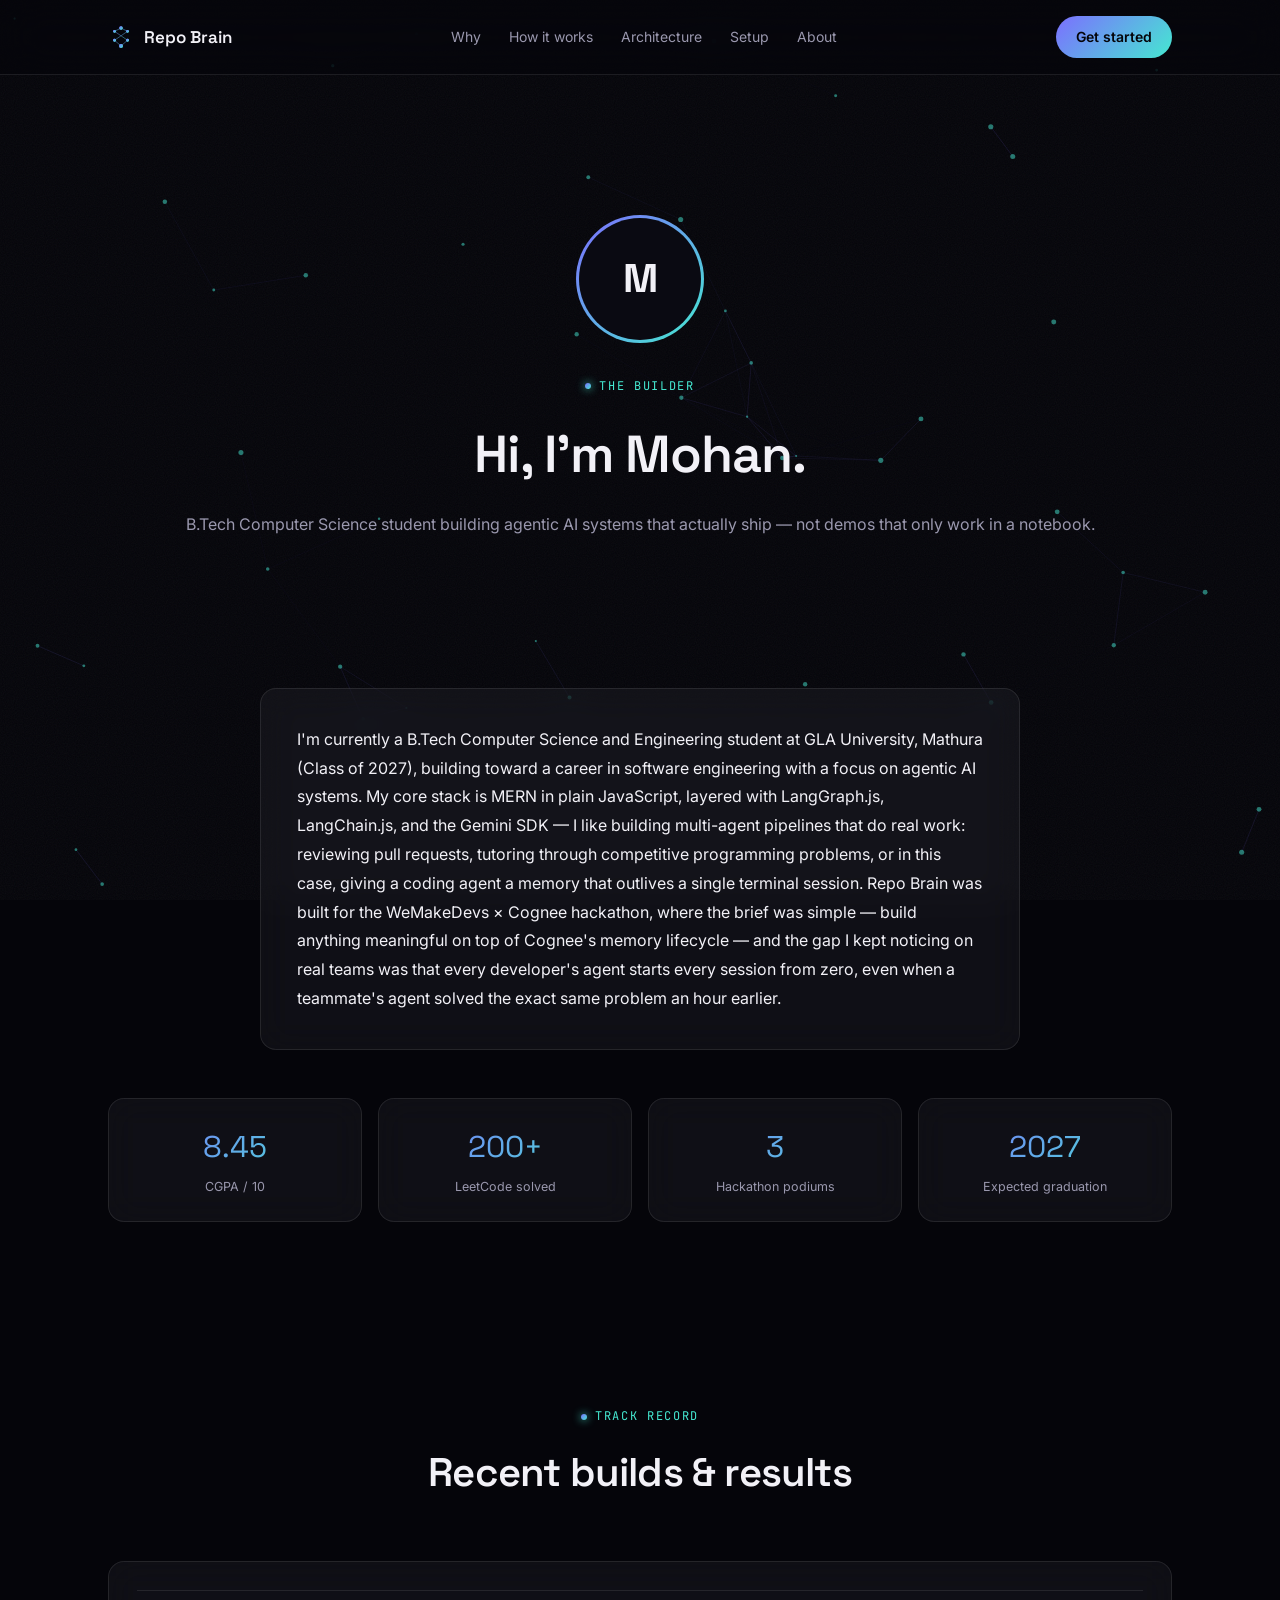
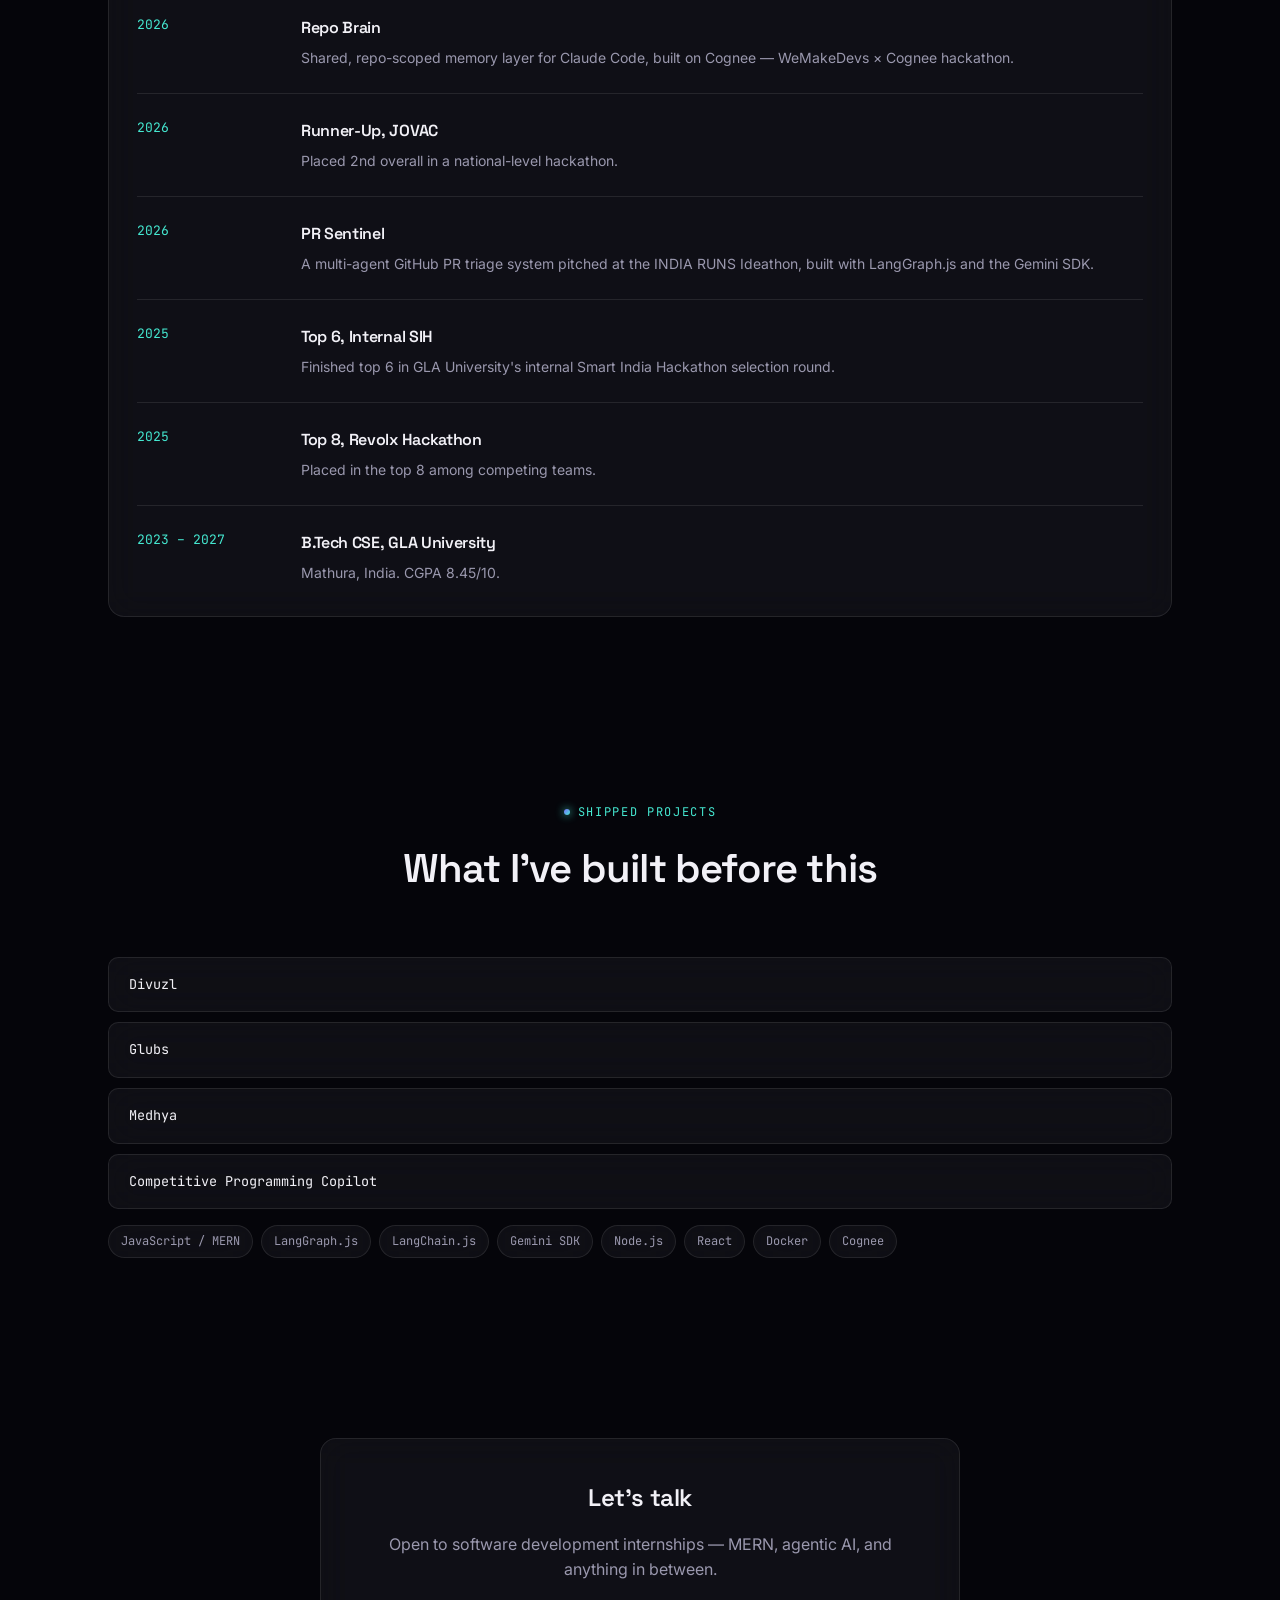
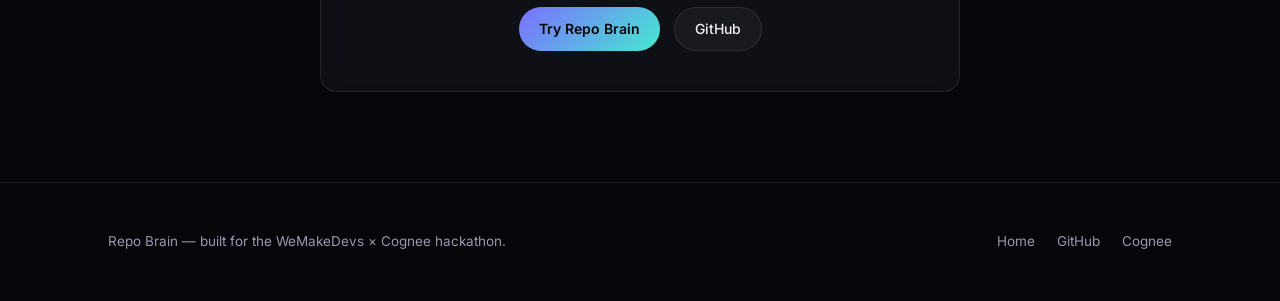
==== about.html @ f3982fce "site commit" ====
<!DOCTYPE html>
<html lang="en">
<head>
<meta charset="UTF-8" />
<meta name="viewport" content="width=device-width, initial-scale=1.0" />
<title>About — Repo Brain</title>
<meta name="description" content="Built by Mohan — B.Tech CSE student, MERN + agentic AI developer, for the WeMakeDevs x Cognee hackathon." />
<link rel="icon" type="image/svg+xml" href="assets/logo.svg" />
<link rel="preconnect" href="https://fonts.googleapis.com" />
<link rel="preconnect" href="https://fonts.gstatic.com" crossorigin />
<link href="https://fonts.googleapis.com/css2?family=Space+Grotesk:wght@500;600;700&family=Inter:wght@400;500;600&family=JetBrains+Mono:wght@400;500;600&display=swap" rel="stylesheet" />
<link rel="stylesheet" href="assets/style.css" />
</head>
<body>

<canvas id="graph-bg"></canvas>

<nav class="nav">
  <div class="nav-inner">
    <a href="index.html" class="brand">
      <img src="assets/logo.svg" alt="" />
      Repo Brain
    </a>
    <div class="nav-links">
      <a href="index.html#problem">Why</a>
      <a href="index.html#how-it-works">How it works</a>
      <a href="index.html#architecture">Architecture</a>
      <a href="index.html#setup">Setup</a>
      <a href="about.html">About</a>
    </div>
    <a href="index.html#setup" class="btn btn-primary">Get started</a>
  </div>
</nav>

<header class="about-hero">
  <div class="container">
    <div class="avatar-ring reveal">
      <div class="avatar-inner">M</div>
    </div>
    <span class="eyebrow">The builder</span>
    <h1 style="margin-top:16px; font-size:clamp(32px,5vw,52px);">Hi, I'm Mohan.</h1>
    <p class="lead" style="margin-top:16px;">
      B.Tech Computer Science student building agentic AI systems that
      actually ship — not demos that only work in a notebook.
    </p>
  </div>
</header>

<section>
  <div class="container">
    <div class="glass reveal" style="padding:36px; max-width:760px; margin:0 auto;">
      <p style="color:var(--text-primary); font-size:16px; line-height:1.8;">
        I'm currently a B.Tech Computer Science and Engineering student at
        GLA University, Mathura (Class of 2027), building toward a career
        in software engineering with a focus on agentic AI systems. My
        core stack is MERN in plain JavaScript, layered with LangGraph.js,
        LangChain.js, and the Gemini SDK — I like building multi-agent
        pipelines that do real work: reviewing pull requests, tutoring
        through competitive programming problems, or in this case, giving
        a coding agent a memory that outlives a single terminal session.
        Repo Brain was built for the WeMakeDevs × Cognee hackathon, where
        the brief was simple — build anything meaningful on top of
        Cognee's memory lifecycle — and the gap I kept noticing on real
        teams was that every developer's agent starts every session from
        zero, even when a teammate's agent solved the exact same problem
        an hour earlier.
      </p>
    </div>

    <div class="stat-row reveal">
      <div class="glass stat-card">
        <div class="num">8.45</div>
        <div class="label">CGPA / 10</div>
      </div>
      <div class="glass stat-card">
        <div class="num">200+</div>
        <div class="label">LeetCode solved</div>
      </div>
      <div class="glass stat-card">
        <div class="num">3</div>
        <div class="label">Hackathon podiums</div>
      </div>
      <div class="glass stat-card">
        <div class="num">2027</div>
        <div class="label">Expected graduation</div>
      </div>
    </div>
  </div>
</section>

<section>
  <div class="container">
    <div class="section-head reveal">
      <span class="eyebrow">Track record</span>
      <h2>Recent builds &amp; results</h2>
    </div>

    <div class="glass reveal" style="padding: 8px 28px;">
      <div class="timeline">
        <div class="timeline-item">
          <div class="when">2026</div>
          <div>
            <h4>Repo Brain</h4>
            <p>Shared, repo-scoped memory layer for Claude Code, built on Cognee — WeMakeDevs × Cognee hackathon.</p>
          </div>
        </div>
        <div class="timeline-item">
          <div class="when">2026</div>
          <div>
            <h4>Runner-Up, JOVAC</h4>
            <p>Placed 2nd overall in a national-level hackathon.</p>
          </div>
        </div>
        <div class="timeline-item">
          <div class="when">2026</div>
          <div>
            <h4>PR Sentinel</h4>
            <p>A multi-agent GitHub PR triage system pitched at the INDIA RUNS Ideathon, built with LangGraph.js and the Gemini SDK.</p>
          </div>
        </div>
        <div class="timeline-item">
          <div class="when">2025</div>
          <div>
            <h4>Top 6, Internal SIH</h4>
            <p>Finished top 6 in GLA University's internal Smart India Hackathon selection round.</p>
          </div>
        </div>
        <div class="timeline-item">
          <div class="when">2025</div>
          <div>
            <h4>Top 8, Revolx Hackathon</h4>
            <p>Placed in the top 8 among competing teams.</p>
          </div>
        </div>
        <div class="timeline-item">
          <div class="when">2023 – 2027</div>
          <div>
            <h4>B.Tech CSE, GLA University</h4>
            <p>Mathura, India. CGPA 8.45/10.</p>
          </div>
        </div>
      </div>
    </div>
  </div>
</section>

<section>
  <div class="container">
    <div class="section-head reveal">
      <span class="eyebrow">Shipped projects</span>
      <h2>What I've built before this</h2>
    </div>
    <div class="filetree reveal">
      <div class="glass file-row" tabindex="0">
        <div class="path">Divuzl</div>
        <div class="desc">A freelance marketplace with role-based access control, Razorpay and Stripe payments, and OAuth login.</div>
      </div>
      <div class="glass file-row" tabindex="0">
        <div class="path">Glubs</div>
        <div class="desc">A deployed social and event platform with CI/CD pipelines and QR-code event entry.</div>
      </div>
      <div class="glass file-row" tabindex="0">
        <div class="path">Medhya</div>
        <div class="desc">An AI tele-health app combining WebRTC video calls with LLM-powered features.</div>
      </div>
      <div class="glass file-row" tabindex="0">
        <div class="path">Competitive Programming Copilot</div>
        <div class="desc">A four-agent LangGraph.js pipeline (vision → intuition → observer → code) running in an Electron.js desktop app to help solve competitive programming problems from a screenshot.</div>
      </div>
    </div>

    <div class="tag-row reveal">
      <span class="tag glass">JavaScript / MERN</span>
      <span class="tag glass">LangGraph.js</span>
      <span class="tag glass">LangChain.js</span>
      <span class="tag glass">Gemini SDK</span>
      <span class="tag glass">Node.js</span>
      <span class="tag glass">React</span>
      <span class="tag glass">Docker</span>
      <span class="tag glass">Cognee</span>
    </div>
  </div>
</section>

<section>
  <div class="container">
    <div class="glass reveal" style="padding: 40px; text-align:center; max-width:640px; margin:0 auto;">
      <h2 style="font-size:24px; margin-bottom:14px;">Let's talk</h2>
      <p style="margin-bottom:24px;">Open to software development internships — MERN, agentic AI, and anything in between.</p>
      <div class="hero-ctas" style="margin-top:0;">
        <a href="index.html#setup" class="btn btn-primary">Try Repo Brain</a>
        <a href="https://github.com" target="_blank" rel="noopener" class="btn btn-ghost">GitHub</a>
      </div>
    </div>
  </div>
</section>

<footer>
  <div class="container footer-inner">
    <p>Repo Brain — built for the WeMakeDevs × Cognee hackathon.</p>
    <div class="footer-links">
      <a href="index.html">Home</a>
      <a href="https://github.com" target="_blank" rel="noopener">GitHub</a>
      <a href="https://www.cognee.ai" target="_blank" rel="noopener">Cognee</a>
    </div>
  </div>
</footer>

<script src="assets/script.js"></script>
</body>
</html>
---- assets/style.css ----
/* ============================================================
   REPO BRAIN — design tokens
   ============================================================ */
:root {
  /* color */
  --void: #05050a;
  --void-2: #0a0a12;
  --panel: rgba(255, 255, 255, 0.045);
  --panel-strong: rgba(255, 255, 255, 0.08);
  --border-glass: rgba(255, 255, 255, 0.09);
  --border-glass-hover: rgba(255, 255, 255, 0.18);
  --text-primary: #f2f1f7;
  --text-muted: #9a98ae;
  --text-faint: #605e73;
  --indigo: #7c6fff;
  --cyan: #45e8d1;
  --grad: linear-gradient(135deg, var(--indigo), var(--cyan));
  --danger: #ff6b6b;

  /* type */
  --font-display: 'Space Grotesk', sans-serif;
  --font-body: 'Inter', sans-serif;
  --font-mono: 'JetBrains Mono', monospace;

  /* layout */
  --max-w: 1120px;
  --radius: 16px;
  --radius-sm: 10px;
}

* { box-sizing: border-box; }
html { scroll-behavior: smooth; }

@media (prefers-reduced-motion: reduce) {
  html { scroll-behavior: auto; }
  *, *::before, *::after {
    animation-duration: 0.001ms !important;
    animation-iteration-count: 1 !important;
    transition-duration: 0.001ms !important;
    scroll-behavior: auto !important;
  }
}

body {
  margin: 0;
  background: var(--void);
  color: var(--text-primary);
  font-family: var(--font-body);
  font-size: 16px;
  line-height: 1.6;
  -webkit-font-smoothing: antialiased;
  overflow-x: hidden;
}

/* subtle film-grain texture over the void so black doesn't look flat/plastic */
body::before {
  content: '';
  position: fixed;
  inset: 0;
  z-index: 0;
  pointer-events: none;
  opacity: 0.05;
  background-image: url("data:image/svg+xml,%3Csvg xmlns='http://www.w3.org/2000/svg' width='120' height='120'%3E%3Cfilter id='n'%3E%3CfeTurbulence type='fractalNoise' baseFrequency='0.9' numOctaves='2' stitchTiles='stitch'/%3E%3C/filter%3E%3Crect width='100%25' height='100%25' filter='url(%23n)'/%3E%3C/svg%3E");
}

#graph-bg {
  position: fixed;
  inset: 0;
  z-index: 0;
  width: 100%;
  height: 100%;
  display: block;
}

a { color: inherit; text-decoration: none; }

::selection { background: var(--indigo); color: white; }

h1, h2, h3, h4 {
  font-family: var(--font-display);
  font-weight: 600;
  letter-spacing: -0.02em;
  margin: 0;
}

p { color: var(--text-muted); margin: 0; }

.mono { font-family: var(--font-mono); }

.container {
  max-width: var(--max-w);
  margin: 0 auto;
  padding: 0 28px;
  position: relative;
  z-index: 1;
}

.eyebrow {
  font-family: var(--font-mono);
  font-size: 12px;
  letter-spacing: 0.14em;
  text-transform: uppercase;
  color: var(--cyan);
  display: inline-flex;
  align-items: center;
  gap: 8px;
}
.eyebrow::before {
  content: '';
  width: 6px;
  height: 6px;
  border-radius: 50%;
  background: var(--grad);
  box-shadow: 0 0 8px var(--cyan);
}

/* ---------- nav ---------- */
.nav {
  position: sticky;
  top: 0;
  z-index: 50;
  backdrop-filter: blur(20px) saturate(140%);
  -webkit-backdrop-filter: blur(20px) saturate(140%);
  background: rgba(5, 5, 10, 0.55);
  border-bottom: 1px solid var(--border-glass);
}
.nav-inner {
  max-width: var(--max-w);
  margin: 0 auto;
  padding: 16px 28px;
  display: flex;
  align-items: center;
  justify-content: space-between;
}
.brand {
  display: flex;
  align-items: center;
  gap: 10px;
  font-family: var(--font-display);
  font-weight: 600;
  font-size: 17px;
}
.brand img { width: 26px; height: 26px; }
.nav-links {
  display: flex;
  align-items: center;
  gap: 28px;
  font-size: 14px;
  color: var(--text-muted);
}
.nav-links a { position: relative; padding: 4px 0; transition: color 0.2s; }
.nav-links a:hover { color: var(--text-primary); }
.nav-links a::after {
  content: '';
  position: absolute;
  left: 0; bottom: 0;
  width: 0; height: 1px;
  background: var(--grad);
  transition: width 0.25s ease;
}
.nav-links a:hover::after { width: 100%; }

.btn {
  display: inline-flex;
  align-items: center;
  gap: 8px;
  padding: 10px 20px;
  border-radius: 999px;
  font-size: 14px;
  font-weight: 500;
  cursor: pointer;
  border: 1px solid var(--border-glass);
  transition: all 0.25s ease;
  white-space: nowrap;
}
.btn-primary {
  background: var(--grad);
  color: #05050a;
  border: none;
  font-weight: 600;
}
.btn-primary:hover { filter: brightness(1.1); box-shadow: 0 0 24px rgba(124, 111, 255, 0.4); }
.btn-ghost { background: var(--panel); color: var(--text-primary); }
.btn-ghost:hover { background: var(--panel-strong); border-color: var(--border-glass-hover); }

/* ---------- glass panel ---------- */
.glass {
  background: var(--panel);
  border: 1px solid var(--border-glass);
  border-radius: var(--radius);
  backdrop-filter: blur(16px) saturate(140%);
  -webkit-backdrop-filter: blur(16px) saturate(140%);
  transition: border-color 0.3s ease, transform 0.3s ease, background 0.3s ease;
}
.glass:hover {
  border-color: var(--border-glass-hover);
  background: var(--panel-strong);
}

/* ---------- hero ---------- */
.hero {
  position: relative;
  padding: 140px 0 100px;
  text-align: center;
}
.hero h1 {
  font-size: clamp(38px, 6vw, 72px);
  line-height: 1.05;
  margin: 24px 0 20px;
}
.hero h1 .grad-text {
  background: var(--grad);
  -webkit-background-clip: text;
  background-clip: text;
  color: transparent;
}
.hero p.lead {
  max-width: 620px;
  margin: 0 auto;
  font-size: 18px;
  color: var(--text-muted);
}
.hero-ctas {
  display: flex;
  gap: 14px;
  justify-content: center;
  margin-top: 36px;
  flex-wrap: wrap;
}

/* ---------- sections ---------- */
section { position: relative; padding: 90px 0; z-index: 1; }
.section-head { max-width: 640px; margin: 0 auto 56px; text-align: center; }
.section-head h2 { font-size: clamp(28px, 4vw, 40px); margin-top: 14px; }
.section-head p { margin-top: 14px; font-size: 16px; }

.reveal {
  opacity: 0;
  transform: translateY(24px);
  transition: opacity 0.7s ease, transform 0.7s ease;
}
.reveal.in { opacity: 1; transform: translateY(0); }

/* ---------- problem comparison ---------- */
.compare {
  display: grid;
  grid-template-columns: 1fr 1fr;
  gap: 20px;
}
.compare-card {
  padding: 28px;
  border-radius: var(--radius);
}
.compare-card.bad { border-color: rgba(255, 107, 107, 0.25); }
.compare-card.good { border-color: rgba(69, 232, 209, 0.3); }
.compare-card h3 { font-size: 18px; margin-bottom: 14px; display: flex; align-items: center; gap: 10px; }
.compare-card .dot { width: 8px; height: 8px; border-radius: 50%; }
.bad .dot { background: var(--danger); }
.good .dot { background: var(--cyan); box-shadow: 0 0 8px var(--cyan); }
.compare-card ul { margin: 0; padding-left: 18px; color: var(--text-muted); font-size: 14.5px; }
.compare-card li { margin-bottom: 8px; }

/* ---------- pipeline (genuine sequence -> numbered) ---------- */
.pipeline {
  display: flex;
  flex-direction: column;
  gap: 0;
}
.pipe-step {
  display: grid;
  grid-template-columns: 64px 1fr;
  gap: 24px;
  padding: 28px 0;
  border-top: 1px solid var(--border-glass);
  position: relative;
}
.pipe-step:last-child { border-bottom: 1px solid var(--border-glass); }
.pipe-num {
  font-family: var(--font-mono);
  font-size: 13px;
  color: var(--void);
  background: var(--grad);
  width: 40px; height: 40px;
  border-radius: 50%;
  display: flex; align-items: center; justify-content: center;
  font-weight: 700;
}
.pipe-step h4 { font-size: 17px; margin-bottom: 8px; }
.pipe-step p { font-size: 14.5px; }
.pipe-step code {
  font-family: var(--font-mono);
  font-size: 13px;
  color: var(--cyan);
  background: rgba(69, 232, 209, 0.08);
  padding: 2px 7px;
  border-radius: 5px;
}

/* ---------- lifecycle verb cards ---------- */
.verb-grid {
  display: grid;
  grid-template-columns: repeat(4, 1fr);
  gap: 18px;
}
.verb-card {
  padding: 26px 22px;
  border-radius: var(--radius);
  position: relative;
  overflow: hidden;
}
.verb-card::before {
  content: '';
  position: absolute;
  top: -40%; left: -40%;
  width: 180%; height: 180%;
  background: radial-gradient(circle, rgba(124,111,255,0.15), transparent 60%);
  opacity: 0;
  transition: opacity 0.4s ease;
}
.verb-card:hover::before { opacity: 1; }
.verb-card .glyph {
  font-family: var(--font-mono);
  font-size: 13px;
  color: var(--cyan);
  margin-bottom: 14px;
  display: block;
}
.verb-card h4 { font-size: 19px; margin-bottom: 10px; font-family: var(--font-mono); }
.verb-card p { font-size: 13.5px; }

/* ---------- architecture file tree ---------- */
.filetree {
  display: grid;
  gap: 10px;
}
.file-row {
  display: grid;
  grid-template-columns: 260px 1fr;
  gap: 20px;
  padding: 16px 20px;
  border-radius: var(--radius-sm);
  align-items: start;
}
.file-row .path {
  font-family: var(--font-mono);
  font-size: 13.5px;
  color: var(--text-primary);
  white-space: nowrap;
}
.file-row .path .dim { color: var(--text-faint); }
.file-row .desc {
  font-size: 13.5px;
  color: var(--text-muted);
  max-height: 0;
  opacity: 0;
  overflow: hidden;
  transition: max-height 0.35s ease, opacity 0.35s ease;
}
.file-row:hover .desc,
.file-row:focus-within .desc {
  max-height: 100px;
  opacity: 1;
}
.file-row:hover, .file-row:focus-within {
  background: var(--panel-strong);
}

/* ---------- setup / tabs ---------- */
.tabs { display: flex; gap: 8px; margin-bottom: 22px; }
.tab-btn {
  font-family: var(--font-mono);
  font-size: 13px;
  padding: 8px 16px;
  border-radius: 999px;
  border: 1px solid var(--border-glass);
  background: transparent;
  color: var(--text-muted);
  cursor: pointer;
  transition: all 0.2s ease;
}
.tab-btn.active { background: var(--grad); color: var(--void); border-color: transparent; font-weight: 600; }
.tab-panel { display: none; }
.tab-panel.active { display: block; }

.codeblock {
  position: relative;
  background: #0a0a12;
  border: 1px solid var(--border-glass);
  border-radius: var(--radius-sm);
  padding: 18px 20px;
  margin-bottom: 14px;
  overflow-x: auto;
}
.codeblock pre {
  margin: 0;
  font-family: var(--font-mono);
  font-size: 13.5px;
  color: #d7f7ef;
  white-space: pre-wrap;
  word-break: break-word;
}
.codeblock .copy-btn {
  position: absolute;
  top: 10px; right: 10px;
  font-family: var(--font-mono);
  font-size: 11px;
  background: var(--panel);
  border: 1px solid var(--border-glass);
  color: var(--text-muted);
  padding: 5px 10px;
  border-radius: 6px;
  cursor: pointer;
  transition: all 0.2s;
}
.codeblock .copy-btn:hover { color: var(--text-primary); border-color: var(--border-glass-hover); }
.codeblock .copy-btn.copied { color: var(--cyan); border-color: var(--cyan); }

.setup-step-title {
  display: flex;
  align-items: center;
  gap: 10px;
  font-size: 15px;
  color: var(--text-primary);
  font-weight: 600;
  margin: 26px 0 10px;
}
.setup-step-title:first-child { margin-top: 0; }
.step-badge {
  font-family: var(--font-mono);
  font-size: 11px;
  color: var(--void);
  background: var(--grad);
  border-radius: 5px;
  padding: 2px 7px;
}

/* ---------- footer ---------- */
footer {
  border-top: 1px solid var(--border-glass);
  padding: 48px 0;
  position: relative;
  z-index: 1;
}
.footer-inner {
  display: flex;
  justify-content: space-between;
  align-items: center;
  flex-wrap: wrap;
  gap: 16px;
}
.footer-inner p { font-size: 13.5px; }
.footer-links { display: flex; gap: 22px; font-size: 13.5px; color: var(--text-muted); }
.footer-links a:hover { color: var(--text-primary); }

/* ---------- about page ---------- */
.about-hero {
  padding: 140px 0 60px;
  text-align: center;
}
.avatar-ring {
  width: 128px;
  height: 128px;
  margin: 0 auto 28px;
  border-radius: 50%;
  padding: 3px;
  background: var(--grad);
  display: flex;
  align-items: center;
  justify-content: center;
}
.avatar-ring .avatar-inner {
  width: 100%;
  height: 100%;
  border-radius: 50%;
  background: var(--void-2);
  display: flex;
  align-items: center;
  justify-content: center;
  font-family: var(--font-display);
  font-size: 40px;
  font-weight: 700;
}
.stat-row {
  display: grid;
  grid-template-columns: repeat(4, 1fr);
  gap: 16px;
  margin-top: 48px;
}
.stat-card { padding: 24px 18px; border-radius: var(--radius); text-align: center; }
.stat-card .num {
  font-family: var(--font-display);
  font-size: 30px;
  background: var(--grad);
  -webkit-background-clip: text;
  background-clip: text;
  color: transparent;
}
.stat-card .label { font-size: 12.5px; color: var(--text-muted); margin-top: 6px; }

.timeline { display: grid; gap: 0; margin-top: 20px; }
.timeline-item {
  display: grid;
  grid-template-columns: 140px 1fr;
  gap: 24px;
  padding: 24px 0;
  border-top: 1px solid var(--border-glass);
}
.timeline-item .when { font-family: var(--font-mono); font-size: 13px; color: var(--cyan); }
.timeline-item h4 { font-size: 16px; margin-bottom: 6px; }
.timeline-item p { font-size: 14px; }

.tag-row { display: flex; flex-wrap: wrap; gap: 8px; margin-top: 16px; }
.tag {
  font-family: var(--font-mono);
  font-size: 12px;
  padding: 6px 12px;
  border-radius: 999px;
  color: var(--text-muted);
}

/* ---------- responsive ---------- */
@media (max-width: 860px) {
  .nav-links { display: none; }
  .compare { grid-template-columns: 1fr; }
  .verb-grid { grid-template-columns: 1fr 1fr; }
  .stat-row { grid-template-columns: 1fr 1fr; }
  .file-row { grid-template-columns: 1fr; }
  .timeline-item { grid-template-columns: 1fr; gap: 6px; }
}
@media (max-width: 520px) {
  .verb-grid { grid-template-columns: 1fr; }
  .hero { padding: 110px 0 70px; }
}
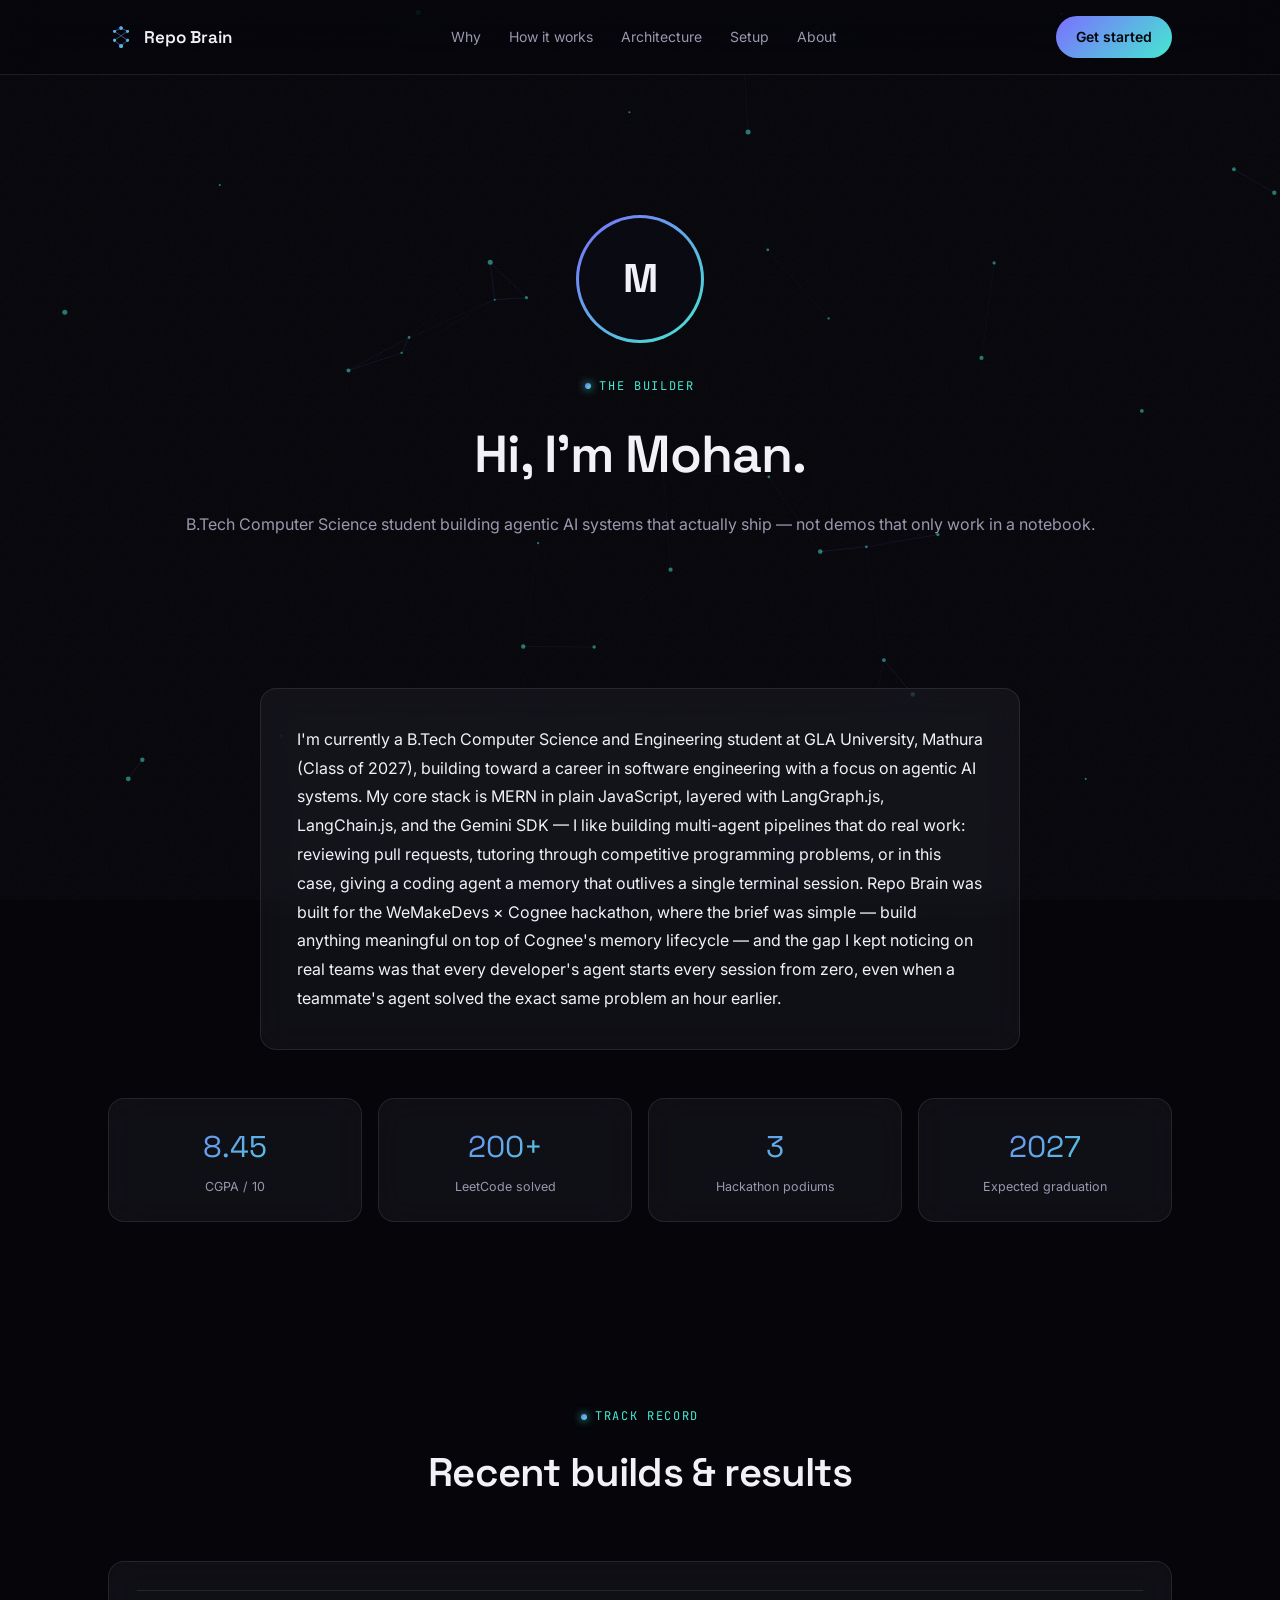
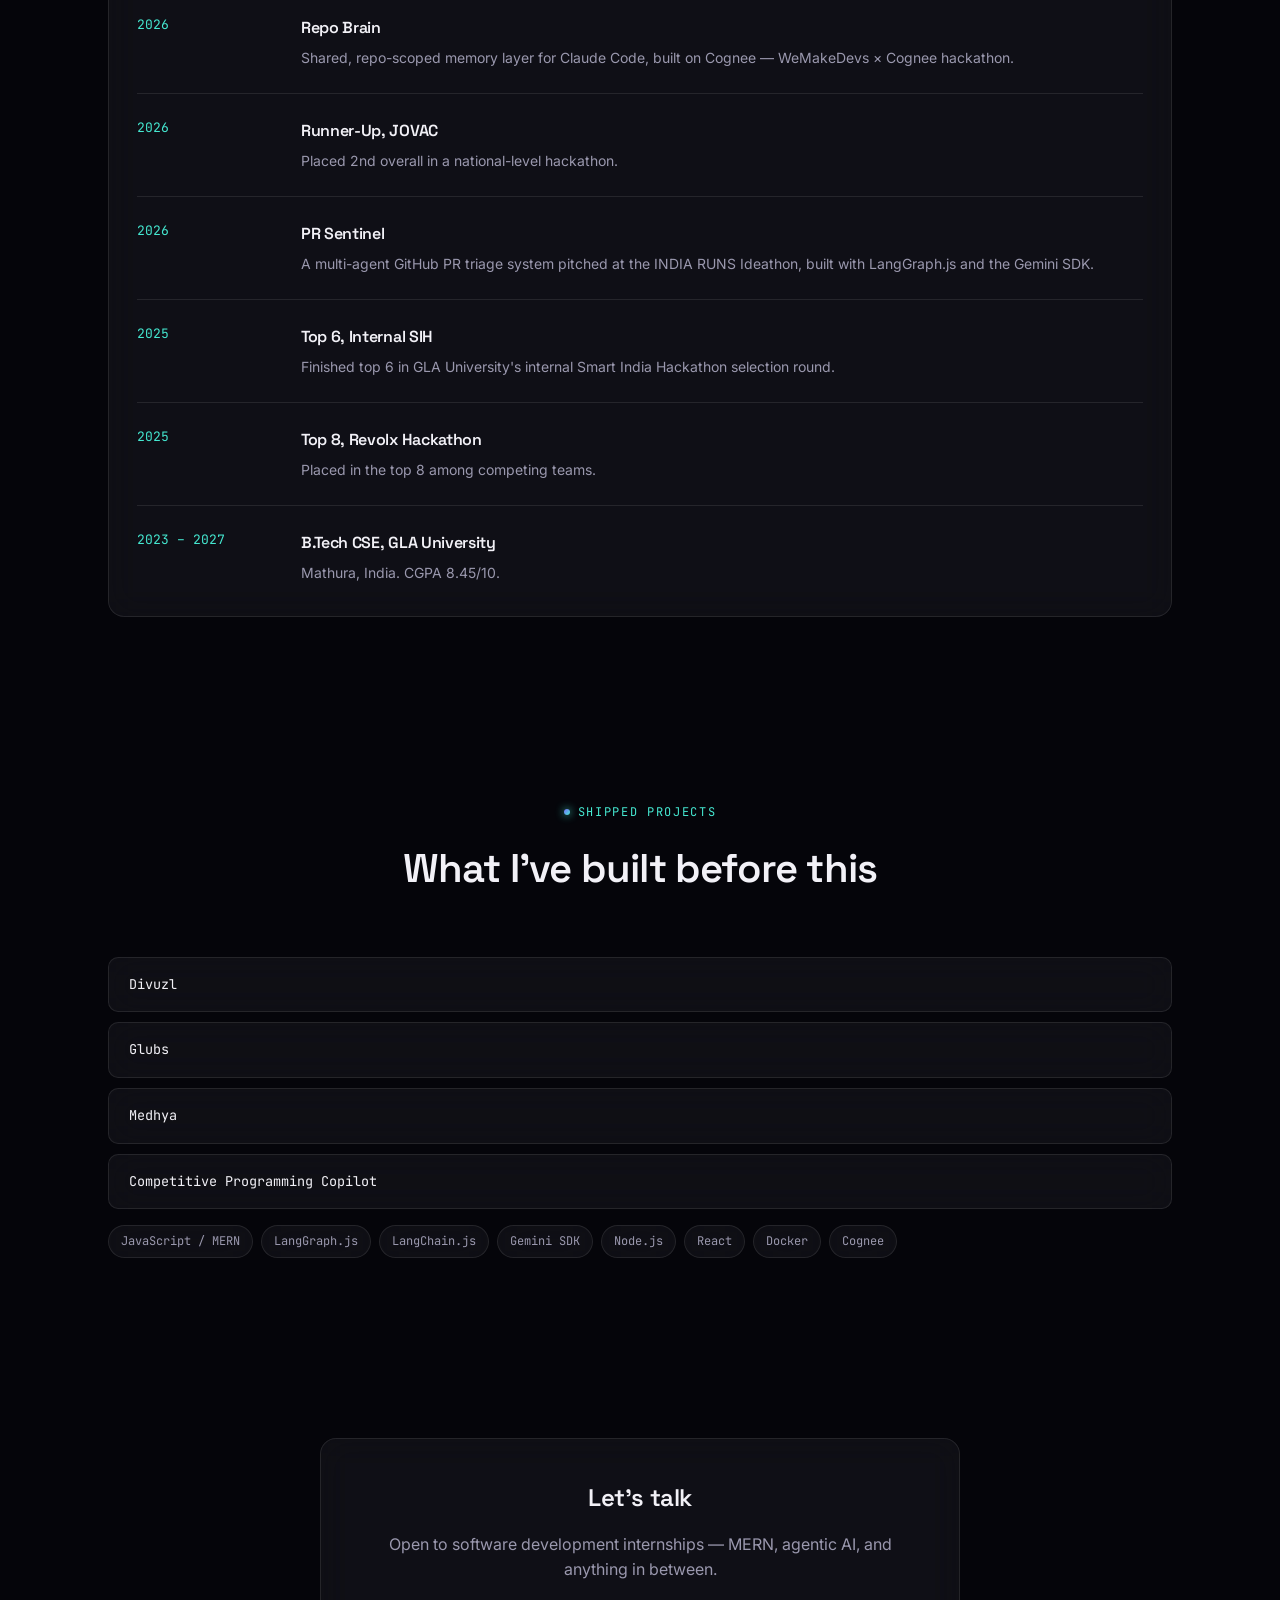
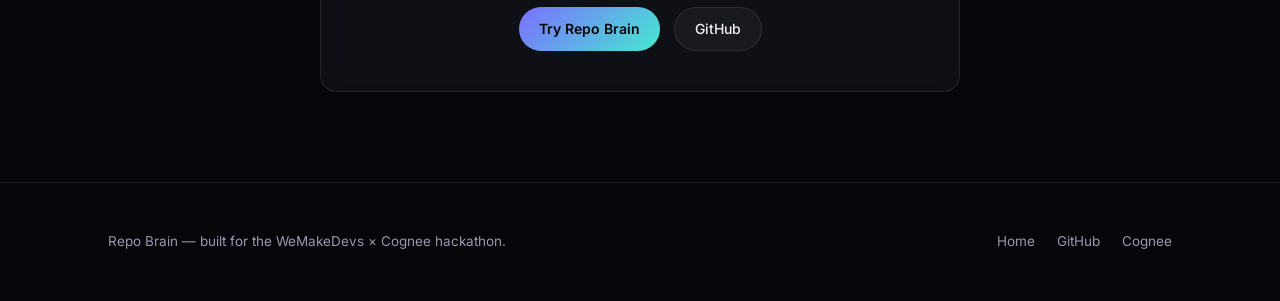
==== commit d7fc8650: "update: fix some repo link issues" ====
--- a/about.html
+++ b/about.html
@@ -189,7 +189,7 @@
       <p style="margin-bottom:24px;">Open to software development internships — MERN, agentic AI, and anything in between.</p>
       <div class="hero-ctas" style="margin-top:0;">
         <a href="index.html#setup" class="btn btn-primary">Try Repo Brain</a>
-        <a href="https://github.com" target="_blank" rel="noopener" class="btn btn-ghost">GitHub</a>
+        <a href="https://github.com/Mohan-0001/-1-REPO-BRAIN" target="_blank" rel="noopener" class="btn btn-ghost">GitHub</a>
       </div>
     </div>
   </div>
@@ -200,7 +200,7 @@
     <p>Repo Brain — built for the WeMakeDevs × Cognee hackathon.</p>
     <div class="footer-links">
       <a href="index.html">Home</a>
-      <a href="https://github.com" target="_blank" rel="noopener">GitHub</a>
+      <a href="https://github.com/Mohan-0001/-1-REPO-BRAIN" target="_blank" rel="noopener">GitHub</a>
       <a href="https://www.cognee.ai" target="_blank" rel="noopener">Cognee</a>
     </div>
   </div>
